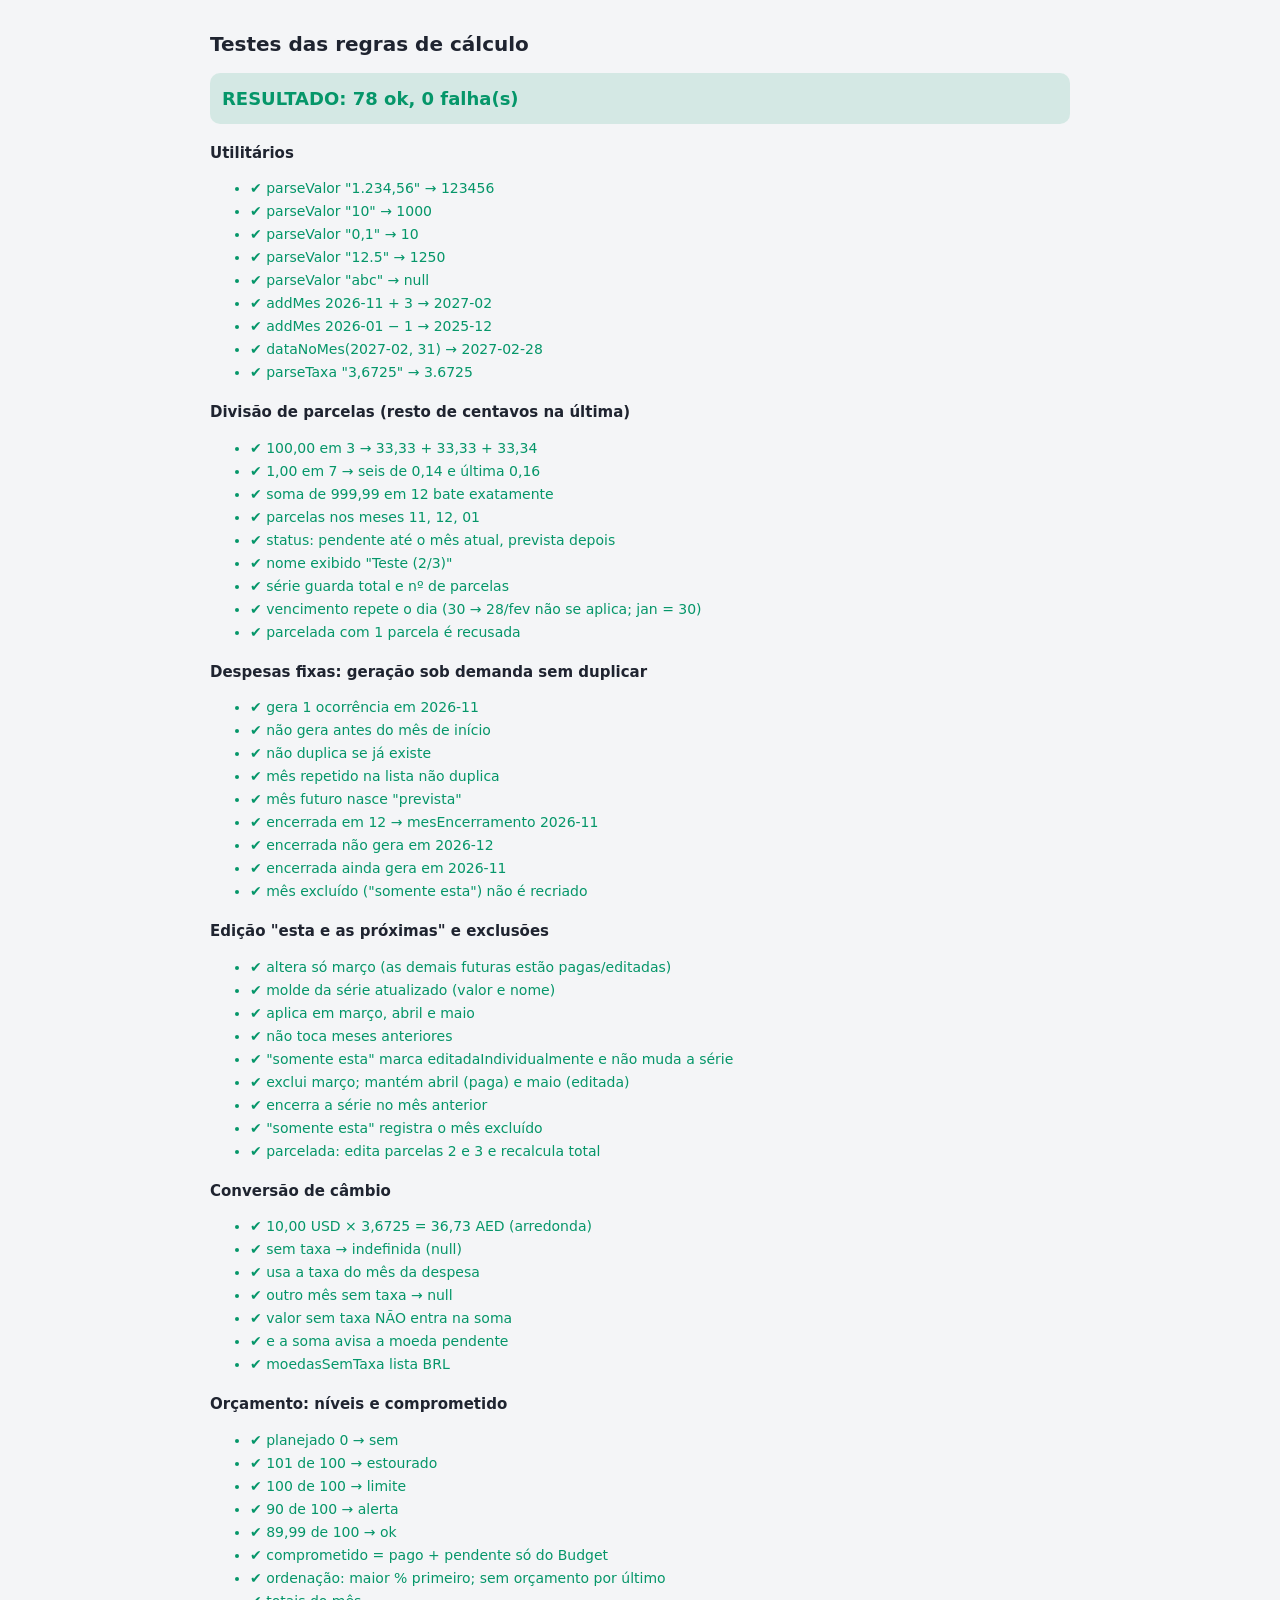
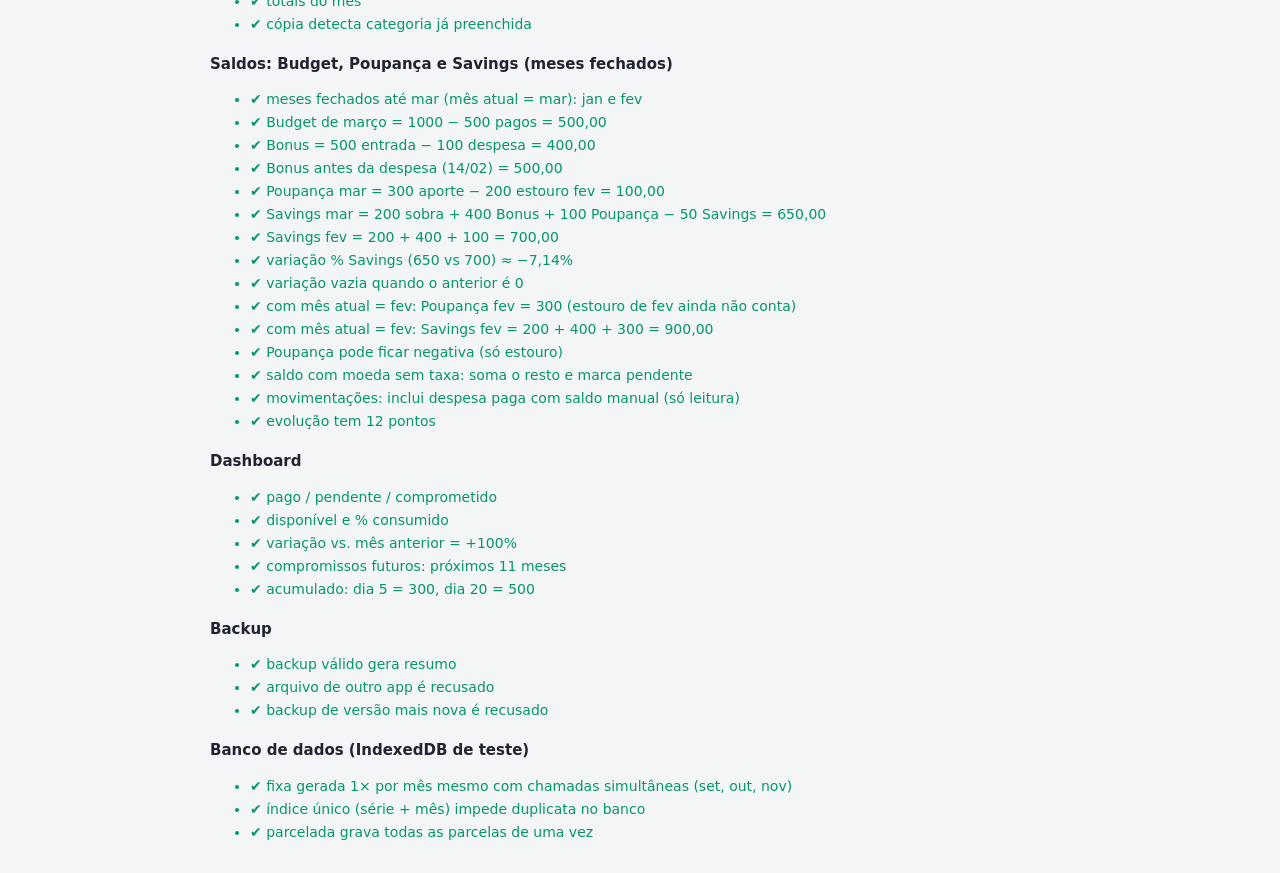
==== testes.html @ 3e3bf328 "Primeira versão do Controle Financeiro" ====
<!doctype html>
<html lang="pt-BR">
<head>
  <meta charset="utf-8">
  <meta name="viewport" content="width=device-width, initial-scale=1">
  <title>Testes · Controle Financeiro</title>
  <style>
    body { font: 14px/1.5 system-ui, sans-serif; max-width: 860px; margin: 0 auto; padding: 16px; background: #f4f5f7; color: #1f2430; }
    @media (prefers-color-scheme: dark) { body { background: #0b0e14; color: #e7e9ee; } }
    h1 { font-size: 20px; }
    #resumo { font-size: 18px; font-weight: 700; padding: 12px; border-radius: 10px; }
    .ok { color: #059669; } .falha { color: #dc2626; }
    #resumo.ok { background: #05966922; } #resumo.falha { background: #dc262622; }
    li { margin: 2px 0; } pre { white-space: pre-wrap; margin: 2px 0 6px 18px; font-size: 12px; }
    h2 { font-size: 15px; margin: 18px 0 4px; }
  </style>
</head>
<body>
  <h1>Testes das regras de cálculo</h1>
  <div id="resumo">Rodando…</div>
  <div id="saida"></div>
<script type="module">
import { usarBanco, todos, tx } from './assets/js/db.js';
import { parseValor, addMes, dataNoMes, parseTaxa } from './assets/js/util.js';
import { converterCentavos, converter, criarSoma, moedasSemTaxa } from './assets/js/servicos/cambio.js';
import * as D from './assets/js/servicos/despesas.js';
import { nivelOrcamento, linhasOrcamento, planejarCopiaOrcamento } from './assets/js/servicos/orcamento.js';
import { budgetDoMes, poupancaAte, savingsAte, saldoManual, mesesFechados, variacaoPct, listaMovimentacoes, evolucao } from './assets/js/servicos/saldos.js';
import { resumoDashboard } from './assets/js/servicos/dashboard.js';
import { validarBackup } from './assets/js/servicos/backup.js';

const saida = document.getElementById('saida');
let ok = 0, falhas = 0, grupo = null;
const escH = (s) => String(s).replace(/[&<>]/g, (c) => ({ '&': '&amp;', '<': '&lt;', '>': '&gt;' })[c]);
function secao(nome) { const h = document.createElement('h2'); h.textContent = nome; saida.append(h); grupo = document.createElement('ul'); saida.append(grupo); }
function registrar(passou, nome, detalhe = '') {
  passou ? ok++ : falhas++;
  const li = document.createElement('li');
  li.className = passou ? 'ok' : 'falha';
  li.innerHTML = `${passou ? '✔' : '✘'} ${escH(nome)}${detalhe ? `<pre>${escH(detalhe)}</pre>` : ''}`;
  grupo.append(li);
}
const igual = (nome, obtido, esperado) => {
  const a = JSON.stringify(obtido), b = JSON.stringify(esperado);
  registrar(a === b, nome, a === b ? '' : `esperado: ${b}\nobtido:   ${a}`);
};
const lanca = (nome, fn, trecho) => {
  try { fn(); registrar(false, nome, 'deveria lançar erro'); }
  catch (e) { registrar(!trecho || e.message.includes(trecho), nome, !trecho || e.message.includes(trecho) ? '' : `mensagem: ${e.message}`); }
};

// ---------- Dados de exemplo ----------
const POUP = 9, MORADIA = 1, LAZER = 6;
function novosDados(extra = {}) {
  return {
    config: { chave: 'principal', moedaBase: 'AED', outrasMoedas: ['USD', 'BRL'], categoriaPoupancaId: POUP, ultimoBackup: null, versaoEsquema: 1 },
    categorias: [
      { id: MORADIA, nome: 'Moradia', cor: '#2a78d6', arquivada: false },
      { id: 2, nome: 'Alimentação', cor: '#1baf7a', arquivada: false },
      { id: LAZER, nome: 'Lazer', cor: '#e34948', arquivada: false },
      { id: POUP, nome: 'Poupança e investimento', cor: '#0e7490', arquivada: false },
    ],
    formasPagamento: [{ id: 1, nome: 'Dinheiro', arquivada: false }],
    taxasCambio: [], orcamentos: [], series: [], despesas: [],
    saldosManuais: [{ id: 1, nome: 'Bonus', ordem: 1, arquivado: false }, { id: 2, nome: 'Investido', ordem: 2, arquivado: false }],
    movimentacoes: [],
    ...extra,
  };
}
let seq = 1000;
const desp = (o) => ({ id: seq++, serieId: null, nome: 'X', moeda: 'AED', categoriaId: MORADIA, formaPagamentoId: 1, fonteSaldo: 'budget', tipo: 'unica', status: 'pendente', dataPagamento: null, dataVencimento: null, editadaIndividualmente: false, ...o });
const paga = (mes, valor, o = {}) => desp({ mes, valor, status: 'paga', dataPagamento: `${mes}-10`, ...o });
const form = (o) => ({ nome: 'Teste', valor: 10000, moeda: 'AED', categoriaId: MORADIA, formaPagamentoId: 1, fonteSaldo: 'budget', mes: '2026-11', ...o });

try {
// =====================================================================
secao('Utilitários');
igual('parseValor "1.234,56" → 123456', parseValor('1.234,56'), 123456);
igual('parseValor "10" → 1000', parseValor('10'), 1000);
igual('parseValor "0,1" → 10', parseValor('0,1'), 10);
igual('parseValor "12.5" → 1250', parseValor('12.5'), 1250);
igual('parseValor "abc" → null', parseValor('abc'), null);
igual('addMes 2026-11 + 3 → 2027-02', addMes('2026-11', 3), '2027-02');
igual('addMes 2026-01 − 1 → 2025-12', addMes('2026-01', -1), '2025-12');
igual('dataNoMes(2027-02, 31) → 2027-02-28', dataNoMes('2027-02', 31), '2027-02-28');
igual('parseTaxa "3,6725" → 3.6725', parseTaxa('3,6725'), 3.6725);

// =====================================================================
secao('Divisão de parcelas (resto de centavos na última)');
igual('100,00 em 3 → 33,33 + 33,33 + 33,34', D.dividirParcelas(10000, 3), [3333, 3333, 3334]);
igual('1,00 em 7 → seis de 0,14 e última 0,16', D.dividirParcelas(100, 7), [14, 14, 14, 14, 14, 14, 16]);
igual('soma de 999,99 em 12 bate exatamente', D.dividirParcelas(99999, 12).reduce((a, b) => a + b), 99999);
{
  const { serie, despesas } = D.montarParcelada(form({ valor: 10000, numeroParcelas: 3, mes: '2026-11', dataVencimento: '2026-11-31'.replace('31', '30') }), '2026-12');
  igual('parcelas nos meses 11, 12, 01', despesas.map((d) => d.mes), ['2026-11', '2026-12', '2027-01']);
  igual('status: pendente até o mês atual, prevista depois', despesas.map((d) => d.status), ['pendente', 'pendente', 'prevista']);
  igual('nome exibido "Teste (2/3)"', D.nomeExibicao(despesas[1]), 'Teste (2/3)');
  igual('série guarda total e nº de parcelas', [serie.valorTotal, serie.numeroParcelas, serie.tipo], [10000, 3, 'parcelada']);
  igual('vencimento repete o dia (30 → 28/fev não se aplica; jan = 30)', despesas[2].dataVencimento, '2027-01-30');
}
lanca('parcelada com 1 parcela é recusada', () => D.montarParcelada(form({ numeroParcelas: 1 })), 'mínimo 2 parcelas');

// =====================================================================
secao('Despesas fixas: geração sob demanda sem duplicar');
{
  const s = { id: 1, ...D.montarSerieFixa(form({ nome: 'Aluguel', valor: 500000, mes: '2026-09' })) };
  igual('gera 1 ocorrência em 2026-11', D.fixasParaGerar([s], [], ['2026-11'], '2026-11').length, 1);
  igual('não gera antes do mês de início', D.fixasParaGerar([s], [], ['2026-08'], '2026-11').length, 0);
  const existente = D.ocorrenciaFixa(s, '2026-11', '2026-11');
  igual('não duplica se já existe', D.fixasParaGerar([s], [existente], ['2026-11'], '2026-11').length, 0);
  igual('mês repetido na lista não duplica', D.fixasParaGerar([s], [], ['2026-11', '2026-11'], '2026-11').length, 1);
  igual('mês futuro nasce "prevista"', D.fixasParaGerar([s], [], ['2027-01'], '2026-11')[0].status, 'prevista');
  const enc = D.encerrar(s, '2026-12');
  igual('encerrada em 12 → mesEncerramento 2026-11', enc.mesEncerramento, '2026-11');
  igual('encerrada não gera em 2026-12', D.fixasParaGerar([enc], [], ['2026-12'], '2026-11').length, 0);
  igual('encerrada ainda gera em 2026-11', D.fixasParaGerar([enc], [], ['2026-11'], '2026-11').length, 1);
  const excl = { ...s, mesesExcluidos: ['2026-10'] };
  igual('mês excluído ("somente esta") não é recriado', D.fixasParaGerar([excl], [], ['2026-10'], '2026-11').length, 0);
}

// =====================================================================
secao('Edição "esta e as próximas" e exclusões');
{
  const serie = { id: 7, ...D.montarSerieFixa(form({ nome: 'Academia', valor: 20000, mes: '2026-01' })) };
  const occ = ['2026-01', '2026-02', '2026-03', '2026-04', '2026-05'].map((m, i) => ({ id: i + 1, ...D.ocorrenciaFixa(serie, m, '2026-03') }));
  occ[1] = { ...occ[1], status: 'paga', dataPagamento: '2026-02-05' };     // fev: paga (no futuro da edição? não — anterior)
  occ[3] = { ...occ[3], status: 'paga', dataPagamento: '2026-03-28' };     // abr: paga antecipada
  occ[4] = { ...occ[4], editadaIndividualmente: true, valor: 99 };         // mai: editada individualmente
  const dados = novosDados({ series: [serie], despesas: occ });
  const alvo = occ[2]; // março
  const p = D.planejarEdicao(dados, alvo, { ...alvo, valor: 25000, nome: 'Academia Nova', dataVencimento: '2026-03-15' }, 'proximas', '2026-03-10');
  igual('altera só março (as demais futuras estão pagas/editadas)', p.despesas.map((d) => d.mes), ['2026-03']);
  igual('molde da série atualizado (valor e nome)', [p.serie.valorParcela, p.serie.nome, p.serie.diaVencimento], [25000, 'Academia Nova', 15]);
  // Sem pagas/editadas: aplica a todas as futuras
  const occ2 = ['2026-03', '2026-04', '2026-05'].map((m, i) => ({ id: 10 + i, ...D.ocorrenciaFixa(serie, m, '2026-03') }));
  const dados2 = novosDados({ series: [serie], despesas: [...occ, ...occ2].filter((d) => d.mes < '2026-03' || d.id >= 10) });
  const p2 = D.planejarEdicao(dados2, occ2[0], { ...occ2[0], valor: 30000 }, 'proximas', '2026-03-10');
  igual('aplica em março, abril e maio', p2.despesas.map((d) => [d.mes, d.valor]), [['2026-03', 30000], ['2026-04', 30000], ['2026-05', 30000]]);
  igual('não toca meses anteriores', p2.despesas.some((d) => d.mes < '2026-03'), false);
  const p3 = D.planejarEdicao(dados2, occ2[1], { ...occ2[1], valor: 1 }, 'esta', '2026-03-10');
  igual('"somente esta" marca editadaIndividualmente e não muda a série', [p3.despesas.length, p3.despesas[0].editadaIndividualmente, p3.serie], [1, true, null]);
  // Exclusão "esta e as próximas" de fixa
  const ex = D.planejarExclusao(dados, alvo, 'proximas');
  igual('exclui março; mantém abril (paga) e maio (editada)', ex.excluirIds, [3]);
  igual('encerra a série no mês anterior', ex.serie.mesEncerramento, '2026-02');
  const ex2 = D.planejarExclusao(dados, alvo, 'esta');
  igual('"somente esta" registra o mês excluído', ex2.serie.mesesExcluidos, ['2026-03']);
  // Parcelada: valor total recalculado
  const par = D.montarParcelada(form({ valor: 30000, numeroParcelas: 3, mes: '2026-01' }), '2026-01');
  const sp = { id: 9, ...par.serie };
  const ps = par.despesas.map((d, i) => ({ ...d, id: 100 + i, serieId: 9 }));
  const p4 = D.planejarEdicao(novosDados({ series: [sp], despesas: ps }), ps[1], { ...ps[1], valor: 15000 }, 'proximas');
  igual('parcelada: edita parcelas 2 e 3 e recalcula total', [p4.despesas.map((d) => d.valor), p4.serie.valorTotal], [[15000, 15000], 40000]);
}

// =====================================================================
secao('Conversão de câmbio');
igual('10,00 USD × 3,6725 = 36,73 AED (arredonda)', converterCentavos(1000, 3.6725), 3673);
igual('sem taxa → indefinida (null)', converterCentavos(1000, null), null);
{
  const dados = novosDados({ taxasCambio: [{ mes: '2026-11', moeda: 'USD', valorNaBase: 3.6725 }] });
  igual('usa a taxa do mês da despesa', converter(dados, 10000, 'USD', '2026-11'), 36725);
  igual('outro mês sem taxa → null', converter(dados, 10000, 'USD', '2026-10'), null);
  const s = criarSoma();
  s.add(dados, 10000, 'AED', '2026-11');
  s.add(dados, 10000, 'BRL', '2026-11');
  igual('valor sem taxa NÃO entra na soma', s.valor, 10000);
  igual('e a soma avisa a moeda pendente', [s.pendente, s.moedas()], [true, ['BRL']]);
  igual('moedasSemTaxa lista BRL', moedasSemTaxa(dados, [desp({ mes: '2026-11', valor: 1, moeda: 'BRL' }), desp({ mes: '2026-11', valor: 1, moeda: 'USD' })]), ['BRL']);
}

// =====================================================================
secao('Orçamento: níveis e comprometido');
igual('planejado 0 → sem', nivelOrcamento(0, 500), 'sem');
igual('101 de 100 → estourado', nivelOrcamento(10000, 10001), 'estourado');
igual('100 de 100 → limite', nivelOrcamento(10000, 10000), 'limite');
igual('90 de 100 → alerta', nivelOrcamento(10000, 9000), 'alerta');
igual('89,99 de 100 → ok', nivelOrcamento(10000, 8999), 'ok');
{
  const dados = novosDados({
    orcamentos: [{ mes: '2026-11', categoriaId: MORADIA, valorPlanejado: 100000 }, { mes: '2026-11', categoriaId: 2, valorPlanejado: 10000 }],
    despesas: [
      paga('2026-11', 30000), desp({ mes: '2026-11', valor: 20000 }),                // budget: paga + pendente
      desp({ mes: '2026-11', valor: 99999, status: 'prevista' }),                     // prevista não conta
      paga('2026-11', 50000, { fonteSaldo: 'savings' }),                               // savings não consome
      paga('2026-11', 50000, { fonteSaldo: 'manual:1' }),                              // saldo manual não consome
      paga('2026-11', 9500, { categoriaId: 2 }),
      paga('2026-11', 700, { categoriaId: LAZER }),                                    // sem orçamento
    ],
  });
  const r = linhasOrcamento(dados, '2026-11');
  const moradia = r.linhas.find((l) => l.categoria.id === MORADIA);
  igual('comprometido = pago + pendente só do Budget', moradia.comprometido, 50000);
  igual('ordenação: maior % primeiro; sem orçamento por último', r.linhas.map((l) => l.categoria.nome).slice(0, 3), ['Alimentação', 'Moradia', 'Lazer']);
  igual('totais do mês', [r.totalPlanejado, r.totalComprometido], [110000, 60200]);
  const cp = planejarCopiaOrcamento(novosDados({ orcamentos: [{ mes: '2026-10', categoriaId: 1, valorPlanejado: 5 }, { mes: '2026-11', categoriaId: 1, valorPlanejado: 7 }] }), '2026-11');
  igual('cópia detecta categoria já preenchida', cp.conflitos.length, 1);
}

// =====================================================================
secao('Saldos: Budget, Poupança e Savings (meses fechados)');
{
  const orc = ['2026-01', '2026-02', '2026-03'].map((mes) => ({ mes, categoriaId: MORADIA, valorPlanejado: 100000 }));
  const dados = novosDados({
    orcamentos: orc,
    despesas: [
      paga('2026-01', 80000),                                   // jan: sobra 200,00
      paga('2026-01', 30000, { categoriaId: POUP }),            // jan: aporte poupança (fora do cálculo de sobra)
      paga('2026-02', 120000),                                  // fev: estouro 200,00
      paga('2026-03', 50000),                                   // mar: mês corrente (aberto)
      desp({ mes: '2026-03', valor: 40000 }),                   // pendente não afeta saldos
      paga('2026-02', 10000, { fonteSaldo: 'manual:1', dataPagamento: '2026-02-15' }),
      paga('2026-03', 5000, { fonteSaldo: 'savings', dataPagamento: '2026-03-05' }),
    ],
    movimentacoes: [{ id: 1, saldoId: 1, tipo: 'entrada', valor: 50000, moeda: 'AED', data: '2026-02-10' }],
  });
  const atual = '2026-03';
  igual('meses fechados até mar (mês atual = mar): jan e fev', mesesFechados(dados, '2026-03', atual), ['2026-01', '2026-02']);
  igual('Budget de março = 1000 − 500 pagos = 500,00', budgetDoMes(dados, '2026-03').valor, 50000);
  igual('Bonus = 500 entrada − 100 despesa = 400,00', saldoManual(dados, 1, '2026-03-31').valor, 40000);
  igual('Bonus antes da despesa (14/02) = 500,00', saldoManual(dados, 1, '2026-02-14').valor, 50000);
  igual('Poupança mar = 300 aporte − 200 estouro fev = 100,00', poupancaAte(dados, '2026-03', atual).valor, 10000);
  igual('Savings mar = 200 sobra + 400 Bonus + 100 Poupança − 50 Savings = 650,00', savingsAte(dados, '2026-03', atual).valor, 65000);
  igual('Savings fev = 200 + 400 + 100 = 700,00', savingsAte(dados, '2026-02', atual).valor, 70000);
  igual('variação % Savings (650 vs 700) ≈ −7,14%', Math.round(variacaoPct(65000, 70000) * 100) / 100, -7.14);
  igual('variação vazia quando o anterior é 0', variacaoPct(100, 0), null);
  // Se o mês atual fosse fevereiro, fevereiro ainda está aberto: sem estouro nem sobra dele
  igual('com mês atual = fev: Poupança fev = 300 (estouro de fev ainda não conta)', poupancaAte(dados, '2026-02', '2026-02').valor, 30000);
  igual('com mês atual = fev: Savings fev = 200 + 400 + 300 = 900,00', savingsAte(dados, '2026-02', '2026-02').valor, 90000);
  // Poupança pode ficar negativa
  const d2 = novosDados({ orcamentos: [{ mes: '2026-01', categoriaId: 1, valorPlanejado: 1000 }], despesas: [paga('2026-01', 5000)] });
  igual('Poupança pode ficar negativa (só estouro)', poupancaAte(d2, '2026-02', '2026-03').valor, -4000);
  // Sem taxa
  const d3 = novosDados({ movimentacoes: [{ id: 1, saldoId: 2, tipo: 'entrada', valor: 1000, moeda: 'USD', data: '2026-03-01' }, { id: 2, saldoId: 2, tipo: 'entrada', valor: 700, moeda: 'AED', data: '2026-03-01' }] });
  const inv = saldoManual(d3, 2, '2026-03-31');
  igual('saldo com moeda sem taxa: soma o resto e marca pendente', [inv.valor, inv.pendente], [700, true]);
  igual('movimentações: inclui despesa paga com saldo manual (só leitura)', listaMovimentacoes(dados).map((m) => m.origem), ['despesa', 'manual']);
  igual('evolução tem 12 pontos', evolucao(dados, 'savings', '2026-03', atual).length, 12);
}

// =====================================================================
secao('Dashboard');
{
  const dados = novosDados({
    orcamentos: [{ mes: '2026-11', categoriaId: MORADIA, valorPlanejado: 100000 }],
    despesas: [
      paga('2026-11', 30000, { dataPagamento: '2026-11-05' }), desp({ mes: '2026-11', valor: 20000, dataVencimento: '2026-11-20' }),
      paga('2026-10', 25000),
      desp({ mes: '2026-12', valor: 1000, status: 'prevista' }), desp({ mes: '2027-10', valor: 1000, status: 'prevista' }),
      desp({ mes: '2027-11', valor: 1000, status: 'prevista' }), // 12 meses depois: fora
    ],
  });
  const r = resumoDashboard(dados, '2026-11');
  igual('pago / pendente / comprometido', [r.pago, r.pendente, r.comprometido], [30000, 20000, 50000]);
  igual('disponível e % consumido', [r.disponivel, r.pctConsumido], [50000, 50]);
  igual('variação vs. mês anterior = +100%', r.variacao, 100);
  igual('compromissos futuros: próximos 11 meses', r.futuros, 2000);
  igual('acumulado: dia 5 = 300, dia 20 = 500', [r.acumulado[4], r.acumulado[19], r.acumulado[29]], [30000, 50000, 50000]);
}

// =====================================================================
secao('Backup');
{
  const valido = { app: 'controle-financeiro', versaoEsquema: 1, dados: { ...novosDados(), config: [novosDados().config], despesas: [paga('2026-01', 100)] } };
  igual('backup válido gera resumo', validarBackup(valido).despesas, 1);
  lanca('arquivo de outro app é recusado', () => validarBackup({ foo: 1 }), 'não é um backup');
  lanca('backup de versão mais nova é recusado', () => validarBackup({ ...valido, versaoEsquema: 99 }), 'versão mais nova');
}

// =====================================================================
secao('Banco de dados (IndexedDB de teste)');
{
  await new Promise((res) => { const r = indexedDB.deleteDatabase('cf-testes'); r.onsuccess = r.onerror = r.onblocked = () => res(); });
  usarBanco('cf-testes');
  await D.criarDespesa(form({ tipo: 'fixa', nome: 'Internet', valor: 30000, mes: '2026-09' }), '2026-11');
  await Promise.all([D.garantirFixas(['2026-10', '2026-11']), D.garantirFixas(['2026-10', '2026-11'])]);
  await D.garantirFixas(['2026-11']);
  const ds = await todos('despesas');
  igual('fixa gerada 1× por mês mesmo com chamadas simultâneas (set, out, nov)', ds.map((d) => d.mes).sort(), ['2026-09', '2026-10', '2026-11']);
  let erro = null;
  const { id: _semId, ...copia } = ds.find((d) => d.mes === '2026-11');
  try { await tx(['despesas'], 'readwrite', (l) => { l.despesas.add(copia); }); } catch (e) { erro = e.name; }
  igual('índice único (série + mês) impede duplicata no banco', erro, 'ConstraintError');
  await D.criarDespesa(form({ tipo: 'parcelada', valor: 100, numeroParcelas: 3, mes: '2026-11' }), '2026-11');
  const parc = (await todos('despesas')).filter((d) => d.tipo === 'parcelada');
  igual('parcelada grava todas as parcelas de uma vez', parc.map((d) => d.valor), [33, 33, 34]);
}
} catch (e) {
  secao('ERRO INESPERADO');
  registrar(false, e.message, e.stack);
}

const resumo = document.getElementById('resumo');
resumo.className = falhas ? 'falha' : 'ok';
resumo.textContent = `RESULTADO: ${ok} ok, ${falhas} falha(s)`;
const nomesFalhas = [...document.querySelectorAll('li.falha')].map((li) => li.textContent).join(' | ');
document.title = resumo.textContent + (nomesFalhas ? ` — ${nomesFalhas}` : '');
</script>
</body>
</html>
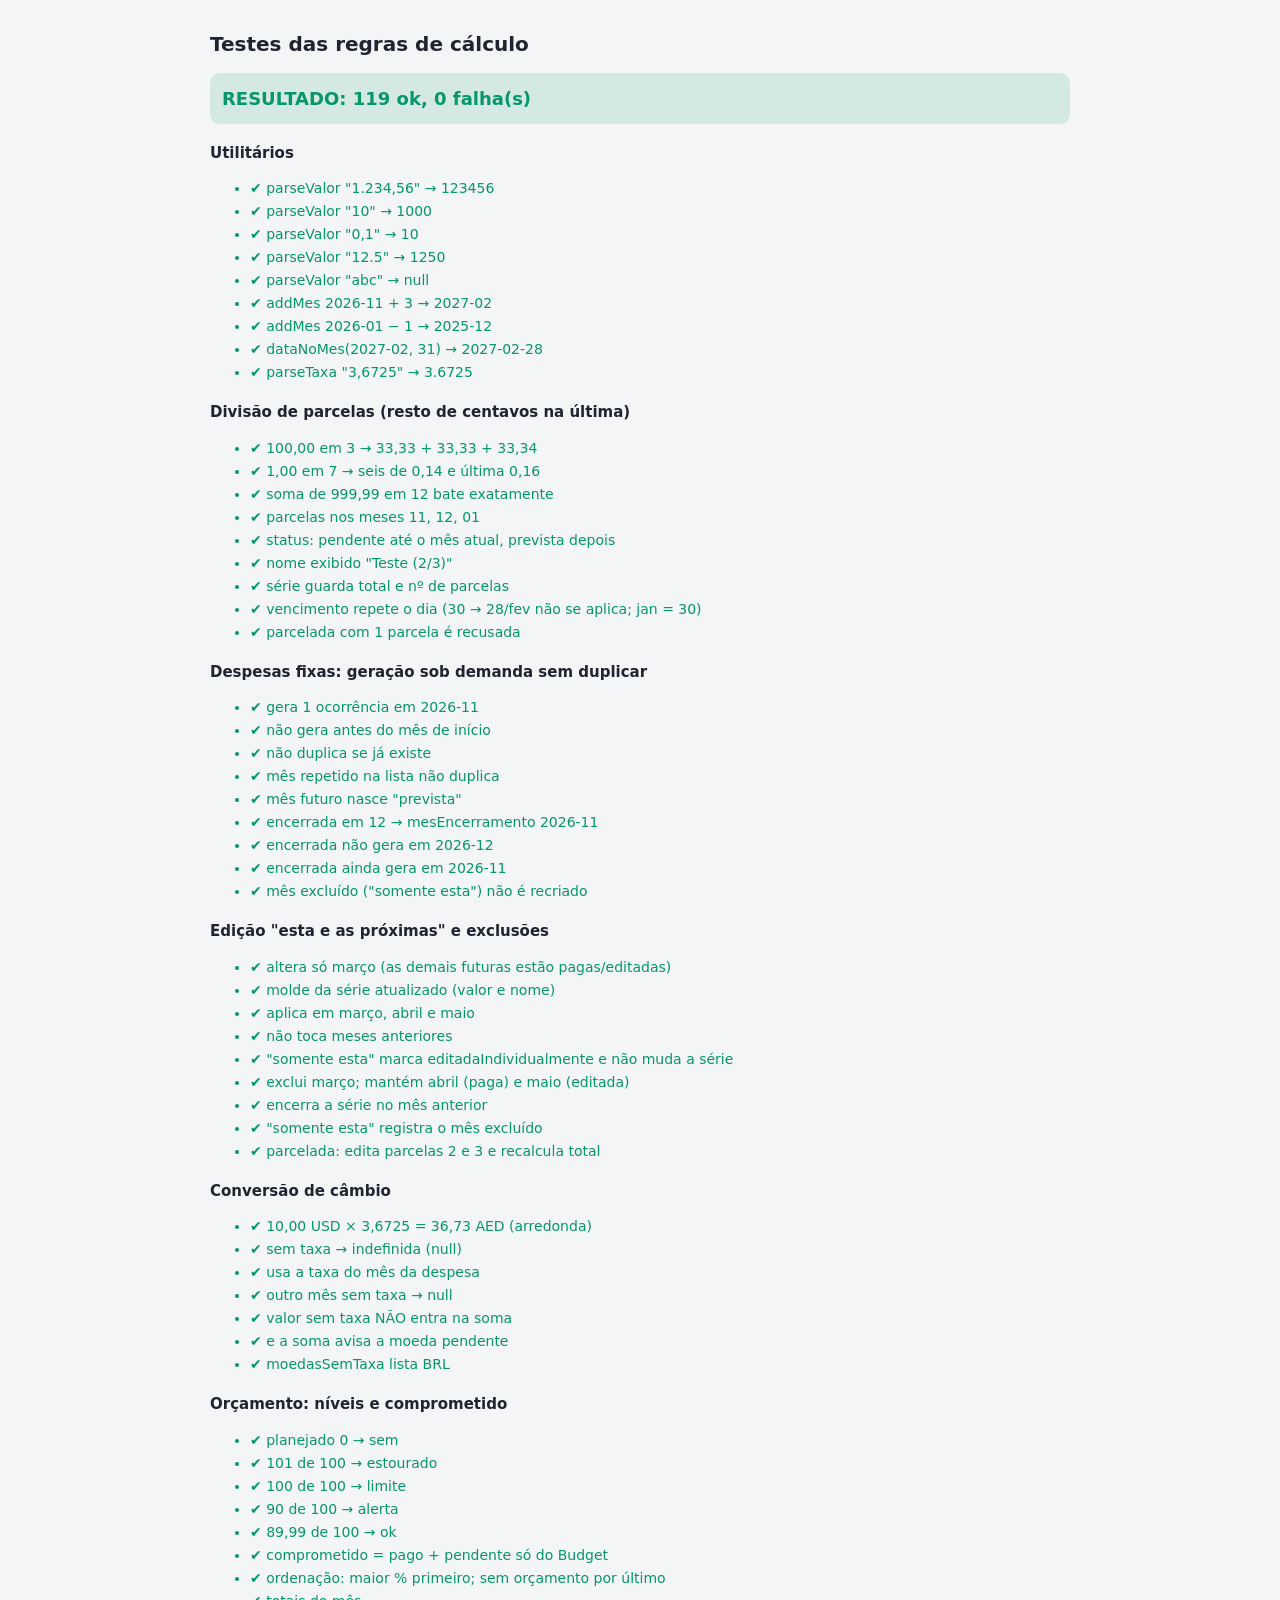
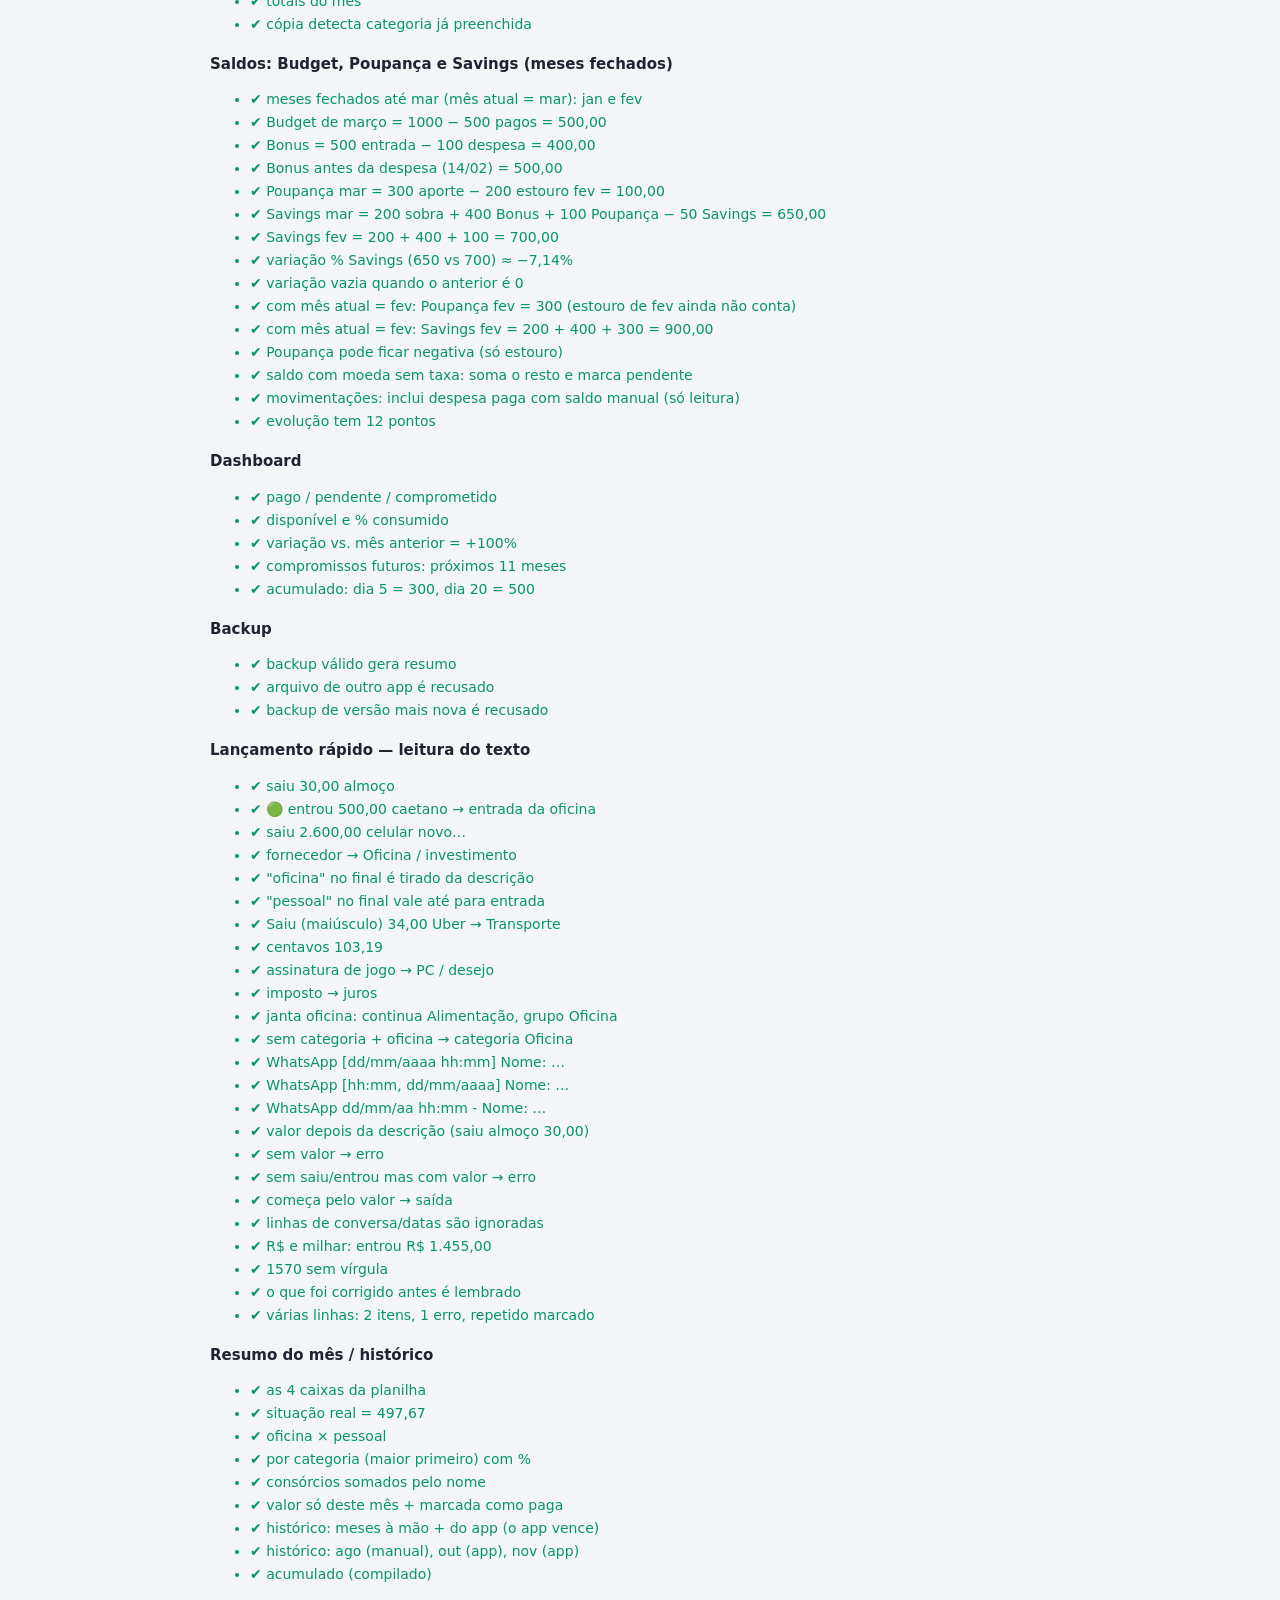
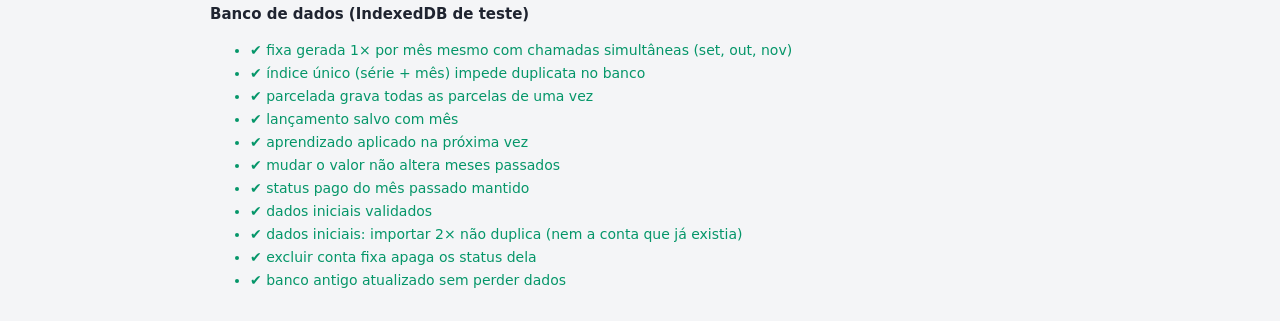
==== commit e6760e24: "Modo simples: lançamento rápido em texto, resumo do mês, contas fixas e histórico" ====
--- a/testes.html
+++ b/testes.html
@@ -27,7 +27,9 @@
 import { nivelOrcamento, linhasOrcamento, planejarCopiaOrcamento } from './assets/js/servicos/orcamento.js';
 import { budgetDoMes, poupancaAte, savingsAte, saldoManual, mesesFechados, variacaoPct, listaMovimentacoes, evolucao } from './assets/js/servicos/saldos.js';
 import { resumoDashboard } from './assets/js/servicos/dashboard.js';
-import { validarBackup } from './assets/js/servicos/backup.js';
+import { validarBackup, importarDadosIniciais, validarDadosIniciais } from './assets/js/servicos/backup.js';
+import { carregarTudo, criarEsquemaV1 } from './assets/js/db.js';
+import * as Q from './assets/js/servicos/rapido.js';
 
 const saida = document.getElementById('saida');
 let ok = 0, falhas = 0, grupo = null;
@@ -268,6 +270,83 @@
 }
 
 // =====================================================================
+secao('Lançamento rápido — leitura do texto');
+{
+  const L = (t, ap) => Q.interpretarLinha(t, ap);
+  const resumir = (r) => r && (r.erro ? { erro: r.erro } : { tipo: r.tipo, valor: r.valor, descricao: r.descricao, grupo: r.grupo, categoria: r.categoria, classe: r.classe, data: r.data });
+  igual('saiu 30,00 almoço', resumir(L('saiu 30,00 almoço')),
+    { tipo: 'saida', valor: 3000, descricao: 'almoço', grupo: 'pessoal', categoria: 'Alimentação', classe: 'necessidade', data: null });
+  igual('🟢 entrou 500,00 caetano → entrada da oficina', resumir(L('🟢 entrou 500,00 caetano')),
+    { tipo: 'entrada', valor: 50000, descricao: 'caetano', grupo: 'oficina', categoria: null, classe: null, data: null });
+  igual('saiu 2.600,00 celular novo…', [L('saiu 2.600,00 celular novo tive que comprar sabosta').valor, L('saiu 2.600,00 celular novo').categoria], [260000, 'Diária']);
+  igual('fornecedor → Oficina / investimento', resumir(L('🟥 saiu 300,00 RDM fornecedor mola Fiat doblo')),
+    { tipo: 'saida', valor: 30000, descricao: 'RDM fornecedor mola Fiat doblo', grupo: 'oficina', categoria: 'Oficina', classe: 'investimento', data: null });
+  igual('"oficina" no final é tirado da descrição', [L('saiu 542,00 Julio RDM oficina').descricao, L('saiu 542,00 Julio RDM oficina').grupo], ['Julio RDM', 'oficina']);
+  igual('"pessoal" no final vale até para entrada', [L('entrou 200,00 aluguel pessoal').grupo, L('entrou 200,00 aluguel pessoal').descricao], ['pessoal', 'aluguel']);
+  igual('Saiu (maiúsculo) 34,00 Uber → Transporte', L('Saiu 34,00 Uber Maria').categoria, 'Transporte');
+  igual('centavos 103,19', L('saiu 103,19 acelerador bike eletrica').valor, 10319);
+  igual('assinatura de jogo → PC / desejo', [L('saiu 90,00 assinatura jogo canal').categoria, L('saiu 90,00 assinatura jogo canal').classe], ['PC', 'desejo']);
+  igual('imposto → juros', L('saiu 178,00 imposto camionete').classe, 'juros');
+  igual('janta oficina: continua Alimentação, grupo Oficina', [L('saiu 32,00 janta oficina').grupo, L('saiu 32,00 janta oficina').categoria], ['oficina', 'Alimentação']);
+  igual('sem categoria + oficina → categoria Oficina', L('saiu 50,00 barbeiro oficina').categoria, 'Oficina');
+  igual('WhatsApp [dd/mm/aaaa hh:mm] Nome: …', resumir(L('[05/11/2026 09:04] Ualan: 🟢 entrou 500,00 caetano')).data, '2026-11-05');
+  igual('WhatsApp [hh:mm, dd/mm/aaaa] Nome: …', [L('[09:04, 04/11/2026] Ualan Jonas: saiu 30,00 almoço').data, L('[09:04, 04/11/2026] Ualan Jonas: saiu 30,00 almoço').descricao], ['2026-11-04', 'almoço']);
+  igual('WhatsApp dd/mm/aa hh:mm - Nome: …', [L('03/11/26 08:36 - Ualan: saiu 20,00 inseticida').data, L('03/11/26 08:36 - Ualan: saiu 20,00 inseticida').categoria], ['2026-11-03', 'Casa']);
+  igual('valor depois da descrição (saiu almoço 30,00)', [L('saiu almoço 30,00').valor, L('saiu almoço 30,00').descricao], [3000, 'almoço']);
+  igual('sem valor → erro', resumir(L('saiu almoço')), { erro: 'Faltou o valor' });
+  igual('sem saiu/entrou mas com valor → erro', resumir(L('almoço 30,00')), { erro: 'Comece com "saiu" ou "entrou"' });
+  igual('começa pelo valor → saída', [L('30,00 almoço').tipo, L('30,00 almoço').valor], ['saida', 3000]);
+  igual('linhas de conversa/datas são ignoradas', [L('Hoje'), L('05/11/2026'), L('ok, valeu'), L('')], [null, null, null, null]);
+  igual('R$ e milhar: entrou R$ 1.455,00', L('entrou R$ 1.455,00 amarelinho').valor, 145500);
+  igual('1570 sem vírgula', L('saiu 1570 fornecedor cms').valor, 157000);
+  const ap = { 'crc entregas': { chave: 'crc entregas', grupo: 'oficina', categoria: 'Oficina', classe: 'investimento' } };
+  igual('o que foi corrigido antes é lembrado', [L('saiu 45,00 crc entregas', ap).grupo, L('saiu 45,00 CRC Entregas', ap).categoria], ['oficina', 'Oficina']);
+  const lanc = [{ tipo: 'saida', valor: 3000, descricao: 'Almoço', data: '2026-11-05' }];
+  const t = Q.interpretarTexto('saiu 30,00 almoço\n\nentrou 450,00 Edgar\nsaiu janta\nHoje', { hoje: '2026-11-05', lancamentos: lanc });
+  igual('várias linhas: 2 itens, 1 erro, repetido marcado', [t.itens.length, t.erros.length, t.itens[0].duplicado, t.itens[1].duplicado, t.itens[1].data], [2, 1, true, false, '2026-11-05']);
+}
+
+secao('Resumo do mês / histórico');
+{
+  let id = 1;
+  const fx = (o) => ({ id: id++, tipo: 'despesa', descricao: 'X', valor: 100, dia: 10, grupo: 'oficina', inicio: '2026-11', fim: null, ...o });
+  const lc = (o) => ({ id: id++, tipo: 'saida', valor: 100, descricao: 'X', grupo: 'pessoal', categoria: 'Diária', classe: 'desejo', data: '2026-11-05', mes: '2026-11', ...o });
+  const dados = {
+    fixos: [
+      fx({ tipo: 'receita', descricao: 'Aluguéis', valor: 510000, grupo: 'pessoal' }),
+      fx({ descricao: 'Consórcio A', valor: 1000000 }),
+      fx({ descricao: 'Aluguel terreno', valor: 192045 }),
+      fx({ descricao: 'Internet', valor: 83331, grupo: 'pessoal' }),
+      fx({ descricao: 'Encerrada', valor: 99999, fim: '2026-10', inicio: '2026-01' }),
+      fx({ descricao: 'Futura', valor: 99999, inicio: '2026-12' }),
+    ],
+    fixosMes: [],
+    lancamentos: [
+      lc({ tipo: 'entrada', valor: 1955538, grupo: 'oficina', categoria: null, classe: null }),
+      lc({ valor: 1000000, grupo: 'oficina', categoria: 'Oficina', classe: 'investimento' }),
+      lc({ valor: 140395, categoria: 'Alimentação', classe: 'necessidade' }),
+      lc({ valor: 777, mes: '2026-10', data: '2026-10-31' }),
+    ],
+    historico: [{ mes: '2026-08', entradas: 2465538, saidas: 2415771 }, { mes: '2026-10', entradas: 1, saidas: 1 }],
+  };
+  const r = Q.resumoMes(dados, '2026-11');
+  igual('as 4 caixas da planilha', [r.receitasFixas, r.receitasVariaveis, r.despesasFixas, r.despesasVariaveis], [510000, 1955538, 1275376, 1140395]);
+  igual('situação real = 497,67', r.resultado, 49767);
+  igual('oficina × pessoal', r.porGrupo.map((g) => [g.grupo, g.entradas, g.saidas]), [['oficina', 1955538, 2192045], ['pessoal', 510000, 223726]]);
+  igual('por categoria (maior primeiro) com %', r.porCategoria.map((c) => [c.chave, c.pct]), [['Oficina', 87.7], ['Alimentação', 12.3]]);
+  igual('consórcios somados pelo nome', r.fixas.consorcios, 1000000);
+  dados.fixosMes = [{ fixoId: 4, mes: '2026-11', ok: true, valor: 90000 }];
+  const r2 = Q.resumoMes(dados, '2026-11');
+  igual('valor só deste mês + marcada como paga', [r2.despesasFixas, r2.fixas.pagas, r2.fixas.faltaPagar], [1282045, 1, 1192045]);
+  const h = Q.demonstrativo(dados, '2026-11');
+  igual('histórico: meses à mão + do app (o app vence)', h.map((l) => [l.mes, l.origem]), [['2026-01', 'app'], ['2026-02', 'app'], ['2026-03', 'app'], ['2026-04', 'app'], ['2026-05', 'app'], ['2026-06', 'app'], ['2026-07', 'app'], ['2026-08', 'app'], ['2026-09', 'app'], ['2026-10', 'app'], ['2026-11', 'app']]);
+  dados.fixos = dados.fixos.filter((f) => f.descricao !== 'Encerrada');
+  const h2 = Q.demonstrativo(dados, '2026-11');
+  igual('histórico: ago (manual), out (app), nov (app)', h2.map((l) => [l.mes, l.origem, l.resultado]), [['2026-08', 'manual', 49767], ['2026-10', 'app', -777], ['2026-11', 'app', 43098]]);
+  igual('acumulado (compilado)', h2.map((l) => l.acumulado), [49767, 48990, 92088]);
+}
+
+// =====================================================================
 secao('Banco de dados (IndexedDB de teste)');
 {
   await new Promise((res) => { const r = indexedDB.deleteDatabase('cf-testes'); r.onsuccess = r.onerror = r.onblocked = () => res(); });
@@ -284,6 +363,45 @@
   await D.criarDespesa(form({ tipo: 'parcelada', valor: 100, numeroParcelas: 3, mes: '2026-11' }), '2026-11');
   const parc = (await todos('despesas')).filter((d) => d.tipo === 'parcelada');
   igual('parcelada grava todas as parcelas de uma vez', parc.map((d) => d.valor), [33, 33, 34]);
+
+  // Modo simples
+  const [l1] = await Q.salvarLancamentos([{ tipo: 'saida', valor: 4500, descricao: 'crc entregas', grupo: 'pessoal', categoria: 'Diária', classe: 'desejo', data: '2026-11-05' }]);
+  await Q.aprender('crc entregas', { grupo: 'oficina', categoria: 'Oficina', classe: 'investimento' });
+  let dd = await carregarTudo();
+  igual('lançamento salvo com mês', [dd.lancamentos.length, dd.lancamentos[0].mes, typeof l1.id], [1, '2026-11', 'number']);
+  igual('aprendizado aplicado na próxima vez', Q.interpretarLinha('saiu 45,00 crc entregas', Q.mapaAprendizado(dd)).grupo, 'oficina');
+  const fid = await Q.salvarFixo({ tipo: 'despesa', descricao: 'Consórcio', valor: 1000, dia: 20, grupo: 'oficina', inicio: '2026-09' });
+  await Q.marcarFixo(fid, '2026-10', true);
+  await Q.salvarFixo({ id: fid, tipo: 'despesa', descricao: 'Consórcio', valor: 2000, dia: 20, grupo: 'oficina', inicio: '2026-09', fim: null }, '2026-11');
+  dd = await carregarTudo();
+  igual('mudar o valor não altera meses passados', ['2026-09', '2026-10', '2026-11', '2026-12'].map((m) => Q.resumoMes(dd, m).despesasFixas), [1000, 1000, 2000, 2000]);
+  igual('status pago do mês passado mantido', Q.fixosDoMes(dd, '2026-10')[0].ok, true);
+  const ini = { app: 'controle-financeiro', tipo: 'dados-iniciais', historico: [{ mes: '2026-08', entradas: 10, saidas: 5 }],
+    fixos: [{ tipo: 'receita', descricao: 'Aluguel bar', valor: 100000, dia: 10, grupo: 'pessoal', inicio: '2026-11' }, { tipo: 'despesa', descricao: 'consórcio', valor: 2000, dia: 20, grupo: 'oficina', inicio: '2026-11' }] };
+  igual('dados iniciais validados', validarDadosIniciais(ini), { fixos: 2, historico: 1 });
+  await importarDadosIniciais(ini);
+  await importarDadosIniciais(ini);
+  dd = await carregarTudo();
+  igual('dados iniciais: importar 2× não duplica (nem a conta que já existia)', [dd.fixos.length, dd.historico.length], [2, 1]);
+  await Q.excluirFixo(fid);
+  dd = await carregarTudo();
+  igual('excluir conta fixa apaga os status dela', [dd.fixos.length, dd.fixosMes.filter((x) => x.fixoId === fid).length], [1, 0]);
+
+  // Atualização de um banco da versão 1 (app antigo) para a 2
+  await new Promise((res) => { const r = indexedDB.deleteDatabase('cf-testes-v1'); r.onsuccess = r.onerror = r.onblocked = () => res(); });
+  await new Promise((res, rej) => {
+    const r = indexedDB.open('cf-testes-v1', 1);
+    r.onupgradeneeded = () => criarEsquemaV1(r.result);
+    r.onsuccess = () => {
+      const t = r.result.transaction('config', 'readwrite');
+      t.objectStore('config').put({ chave: 'principal', moedaBase: 'BRL', outrasMoedas: [] });
+      t.oncomplete = () => { r.result.close(); res(); };
+    };
+    r.onerror = () => rej(r.error);
+  });
+  usarBanco('cf-testes-v1');
+  dd = await carregarTudo();
+  igual('banco antigo atualizado sem perder dados', [dd.config.moedaBase, dd.lancamentos.length, dd.fixos.length], ['BRL', 0, 0]);
 }
 } catch (e) {
   secao('ERRO INESPERADO');
